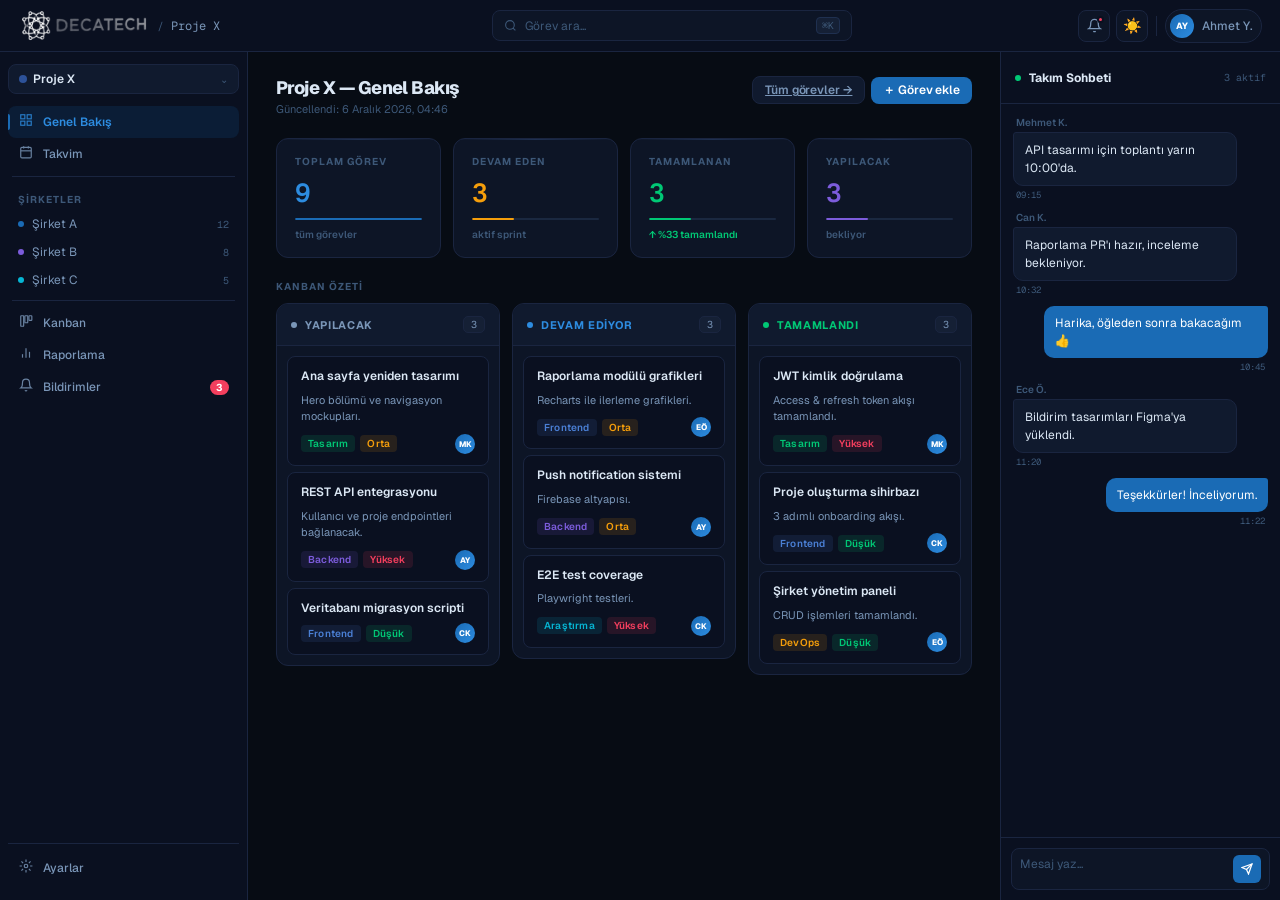
==== index.html @ a36ddd61 "DECATECH proje yönetim paneli eklendi" ====
<!DOCTYPE html>
<html lang="tr">
<head>
<meta charset="UTF-8">
<meta name="viewport" content="width=device-width, initial-scale=1.0">
<title>Genel Bakış — DECATECH</title>
<link rel="stylesheet" href="shared.css">
<link href="https://fonts.googleapis.com/css2?family=Geist:wght@300;400;500;600;700;800;900&family=Geist+Mono:wght@400;500;600&display=swap" rel="stylesheet">

</head>
<body>

<!-- TOPBAR -->
<header class="topbar">
  <div class="logo-wrap">
    <img class="logo-img" src="[data-uri]" alt="DECATECH">
    <span class="logo-sep">/</span>
    <span class="logo-proj" id="topbarProjName">Proje X</span>
  </div>
  <div class="topbar-center">
    <div class="search-field">
      <svg width="13" height="13" viewBox="0 0 24 24" fill="none" stroke="currentColor" stroke-width="2" style="color:var(--text3);flex-shrink:0"><circle cx="11" cy="11" r="8"/><path d="m21 21-4.35-4.35"/></svg>
      <input type="text" placeholder="Görev ara..." id="searchInput" oninput="typeof handleSearch!=='undefined'&&handleSearch(this.value)">
      <div class="search-kbd">⌘K</div>
    </div>
  </div>
  <div class="topbar-right">
    <div class="tb-btn" onclick="window.location='bildirimler.html'" title="Bildirimler">
      <svg width="15" height="15" viewBox="0 0 24 24" fill="none" stroke="currentColor" stroke-width="2"><path d="M18 8A6 6 0 0 0 6 8c0 7-3 9-3 9h18s-3-2-3-9"/><path d="M13.73 21a2 2 0 0 1-3.46 0"/></svg>
      <div class="tb-notif-dot" id="notifDot"></div>
    </div>
    <div class="theme-toggle" id="themeToggleBtn" onclick="toggleTheme()" title="Tema değiştir">🌙</div>
    <div class="topbar-divider"></div>
    <div class="user-pill">
      <div class="user-av" id="userPillAv">AY</div>
      <div class="user-name" id="userPillName">Ahmet Y.</div>
    </div>
  </div>
</header>

<div class="layout">

<!-- SIDEBAR -->
<aside class="sidebar">
  <div class="proj-switcher-row" onclick="toggleProjDD()">
    <div class="proj-color-dot" id="projColorDot" style="background:var(--accent2)"></div>
    <div class="proj-switcher-name" id="sidebarProjName">Proje X</div>
    <div class="proj-switcher-chevron" id="projChevron">⌄</div>
  </div>
  <div class="proj-dropdown" id="projDD">
    <div id="projDDList"></div>
    <div class="pd-divider"></div>
    <div class="pd-add" onclick="openProjModal()">＋ Yeni proje</div>
  </div>

  <a class="nav-item" href="index.html" id="nav-genel">
    <span class="nav-icon"><svg width="14" height="14" viewBox="0 0 24 24" fill="none" stroke="currentColor" stroke-width="2"><rect x="3" y="3" width="7" height="7"/><rect x="14" y="3" width="7" height="7"/><rect x="14" y="14" width="7" height="7"/><rect x="3" y="14" width="7" height="7"/></svg></span>
    Genel Bakış
  </a>
  <a class="nav-item" href="takvim.html" id="nav-takvim">
    <span class="nav-icon"><svg width="14" height="14" viewBox="0 0 24 24" fill="none" stroke="currentColor" stroke-width="2"><rect x="3" y="4" width="18" height="18" rx="2"/><line x1="16" y1="2" x2="16" y2="6"/><line x1="8" y1="2" x2="8" y2="6"/><line x1="3" y1="10" x2="21" y2="10"/></svg></span>
    Takvim
  </a>
  <div class="sidebar-divider"></div>
  <div class="nav-section">Şirketler</div>
  <div class="company-item"><div class="company-dot" style="background:var(--accent2)"></div><div class="company-label">Şirket A</div><div class="company-count">12</div></div>
  <div class="company-item"><div class="company-dot" style="background:var(--violet)"></div><div class="company-label">Şirket B</div><div class="company-count">8</div></div>
  <div class="company-item"><div class="company-dot" style="background:var(--cyan)"></div><div class="company-label">Şirket C</div><div class="company-count">5</div></div>
  <div class="sidebar-divider"></div>
  <a class="nav-item" href="kanban.html" id="nav-kanban">
    <span class="nav-icon"><svg width="14" height="14" viewBox="0 0 24 24" fill="none" stroke="currentColor" stroke-width="2"><rect x="3" y="3" width="5" height="18" rx="1"/><rect x="10" y="3" width="5" height="12" rx="1"/><rect x="17" y="3" width="5" height="8" rx="1"/></svg></span>
    Kanban
  </a>
  <a class="nav-item" href="raporlama.html" id="nav-raporlama">
    <span class="nav-icon"><svg width="14" height="14" viewBox="0 0 24 24" fill="none" stroke="currentColor" stroke-width="2"><line x1="18" y1="20" x2="18" y2="10"/><line x1="12" y1="20" x2="12" y2="4"/><line x1="6" y1="20" x2="6" y2="14"/></svg></span>
    Raporlama
  </a>
  <a class="nav-item" href="bildirimler.html" id="nav-bildirimler">
    <span class="nav-icon"><svg width="14" height="14" viewBox="0 0 24 24" fill="none" stroke="currentColor" stroke-width="2"><path d="M18 8A6 6 0 0 0 6 8c0 7-3 9-3 9h18s-3-2-3-9"/><path d="M13.73 21a2 2 0 0 1-3.46 0"/></svg></span>
    Bildirimler
    <span class="nav-badge" id="navBadge">0</span>
  </a>
  <div class="sidebar-footer">
    <a class="nav-item" href="ayarlar.html" id="nav-ayarlar">
      <span class="nav-icon"><svg width="14" height="14" viewBox="0 0 24 24" fill="none" stroke="currentColor" stroke-width="2"><circle cx="12" cy="12" r="3"/><path d="M12 1v4M12 19v4M4.22 4.22l2.83 2.83M16.95 16.95l2.83 2.83M1 12h4M19 12h4M4.22 19.78l2.83-2.83M16.95 7.05l2.83-2.83"/></svg></span>
      Ayarlar
    </a>
  </div>
</aside>

<!-- MAIN -->
<main class="main">
  <div class="page">

    <div class="pg-header">
      <div>
        <div class="pg-title" id="pgTitle">Genel Bakış</div>
        <div class="pg-sub" id="pgSub"></div>
      </div>
      <div class="pg-actions">
        <a href="kanban.html" class="btn btn-ghost btn-sm">Tüm görevler →</a>
        <button class="btn btn-primary btn-sm" onclick="openTaskModal('todo')">＋ Görev ekle</button>
      </div>
    </div>
    <div class="stats-row" id="statsRow"></div>
    <div style="font-size:10px;font-weight:700;letter-spacing:.1em;text-transform:uppercase;color:var(--text3);margin-bottom:10px;">Kanban Özeti</div>
    <div class="kanban" id="overviewBoard"></div>

  </div>
</main>

<!-- CHAT -->
<aside class="chat">
  <div class="chat-header">
    <div class="chat-status-dot"></div>
    <div class="chat-header-title">Takım Sohbeti</div>
    <div class="chat-members">3 aktif</div>
  </div>
  <div class="chat-msgs" id="chatMsgs"></div>
  <div class="chat-input-area">
    <div class="chat-input-box">
      <textarea class="chat-input" id="chatInput" placeholder="Mesaj yaz..." rows="1"
        onkeydown="if(event.key==='Enter'&&!event.shiftKey){event.preventDefault();sendMsg()}"></textarea>
      <button class="chat-send" onclick="sendMsg()">
        <svg width="12" height="12" viewBox="0 0 24 24" fill="none" stroke="currentColor" stroke-width="2.5"><line x1="22" y1="2" x2="11" y2="13"/><polygon points="22 2 15 22 11 13 2 9 22 2"/></svg>
      </button>
    </div>
  </div>
</aside>
</div>

<!-- NEW PROJECT MODAL -->
<div class="modal-backdrop" id="projModalBg">
  <div class="modal">
    <div class="modal-header"><div class="modal-title">Yeni Proje</div><div class="modal-close" onclick="closeProjModal()">✕</div></div>
    <div class="field-row"><label class="field-label">Ad *</label><input class="field-input" type="text" id="pName" placeholder="Proje adı..."></div>
    <div class="field-row"><label class="field-label">Renk</label>
      <select class="field-select" id="pColor">
        <option value="#2d5299">Lacivert</option><option value="#8b5cf6">Mor</option>
        <option value="#00c875">Yeşil</option><option value="#f59e0b">Amber</option>
        <option value="#f43f5e">Kırmızı</option><option value="#06b6d4">Cyan</option>
      </select>
    </div>
    <div class="modal-footer">
      <button class="btn btn-ghost btn-sm" onclick="closeProjModal()">İptal</button>
      <button class="btn btn-primary btn-sm" onclick="createProj()">Oluştur</button>
    </div>
  </div>
</div>

<!-- TASK MODAL -->
<div class="modal-backdrop" id="taskModalBg">
  <div class="modal">
    <div class="modal-header"><div class="modal-title" id="taskModalTitle">Yeni Görev</div><div class="modal-close" onclick="closeTaskModal()">✕</div></div>
    <div class="field-row"><label class="field-label">Başlık *</label><input class="field-input" type="text" id="mTitle" placeholder="Görev başlığı..."></div>
    <div class="field-row"><label class="field-label">Açıklama</label><textarea class="field-textarea" id="mDesc"></textarea></div>
    <div class="field-grid2">
      <div class="field-row"><label class="field-label">Kategori</label>
        <select class="field-select" id="mTag">
          <option value="pill-blue">Frontend</option><option value="pill-violet">Backend</option>
          <option value="pill-green">Tasarım</option><option value="pill-amber">DevOps</option>
          <option value="pill-red">Kritik</option><option value="pill-cyan">Araştırma</option>
        </select>
      </div>
      <div class="field-row"><label class="field-label">Öncelik</label>
        <select class="field-select" id="mPriority">
          <option value="pill-green">Düşük</option><option value="pill-amber">Orta</option><option value="pill-red">Yüksek</option>
        </select>
      </div>
    </div>
    <div class="field-grid2">
      <div class="field-row"><label class="field-label">Sorumlu</label><input class="field-input" type="text" id="mAssignee" placeholder="ör: AY"></div>
      <div class="field-row"><label class="field-label">Sütun</label>
        <select class="field-select" id="mCol">
          <option value="todo">Yapılacak</option><option value="doing">Devam Ediyor</option><option value="done">Tamamlandı</option>
        </select>
      </div>
    </div>
    <div class="modal-footer">
      <button class="btn btn-ghost btn-sm" onclick="closeTaskModal()">İptal</button>
      <button class="btn btn-primary btn-sm" onclick="saveTask()">Kaydet</button>
    </div>
  </div>
</div>

<div class="toast-stack" id="toastStack"></div>
<script src="shared.js"></script>
<script>
// ── Highlight active nav ──
document.getElementById('nav-genel')?.classList.add('active');

// ── Shared project modal ──
function openProjModal(){document.getElementById('projDD').classList.remove('show');document.getElementById('pName').value='';document.getElementById('projModalBg').classList.add('open')}
function closeProjModal(){document.getElementById('projModalBg').classList.remove('open')}
function createProj(){
  const name=document.getElementById('pName').value.trim();
  if(!name){toast('Proje adı gerekli!','error');return}
  const color=document.getElementById('pColor').value;
  const projs=ST.projects;projs.push({id:'p'+Date.now(),name,color});
  ST.setProjects(projs);ST.setActiveProj(projs[projs.length-1].id);
  renderProjDD();closeProjModal();toast(name+' oluşturuldu','success');
}

// ── Close modals on backdrop click ──
['projModalBg','taskModalBg'].forEach(id=>{
  document.getElementById(id)?.addEventListener('click',e=>{if(e.target===e.currentTarget)document.getElementById(id).classList.remove('open')});
});


let _editingTask = null;

function openTaskModal(col) {
  _editingTask = null;
  document.getElementById('taskModalTitle').textContent = 'Yeni Görev';
  document.getElementById('mTitle').value = '';
  document.getElementById('mDesc').value = '';
  document.getElementById('mTag').value = 'pill-blue';
  document.getElementById('mPriority').value = 'pill-green';
  document.getElementById('mAssignee').value = '';
  document.getElementById('mCol').value = col || 'todo';
  document.getElementById('taskModalBg').classList.add('open');
  setTimeout(() => document.getElementById('mTitle').focus(), 100);
}
function openEditTask(id) {
  const t = ST.tasks.find(x => x.id === id); if (!t) return;
  _editingTask = id;
  document.getElementById('taskModalTitle').textContent = 'Görevi Düzenle';
  document.getElementById('mTitle').value = t.title;
  document.getElementById('mDesc').value = t.desc || '';
  document.getElementById('mTag').value = t.tag;
  document.getElementById('mPriority').value = t.priority;
  document.getElementById('mAssignee').value = t.assignee || '';
  document.getElementById('mCol').value = t.col;
  document.getElementById('taskModalBg').classList.add('open');
}
function closeTaskModal() { document.getElementById('taskModalBg').classList.remove('open'); _editingTask = null; }
function saveTask() {
  const title = document.getElementById('mTitle').value.trim();
  if (!title) { toast('Başlık zorunlu!', 'error'); return; }
  const tasks = ST.tasks;
  if (_editingTask) {
    const t = tasks.find(x => x.id === _editingTask);
    Object.assign(t, {title, desc: document.getElementById('mDesc').value.trim(), tag: document.getElementById('mTag').value, priority: document.getElementById('mPriority').value, assignee: document.getElementById('mAssignee').value.trim().toUpperCase().slice(0,3), col: document.getElementById('mCol').value});
    toast('Görev güncellendi', 'success');
  } else {
    tasks.push({id:'t'+Date.now(),title,desc:document.getElementById('mDesc').value.trim(),col:document.getElementById('mCol').value,tag:document.getElementById('mTag').value,priority:document.getElementById('mPriority').value,assignee:document.getElementById('mAssignee').value.trim().toUpperCase().slice(0,3),created:Date.now()});
    addNotif('📋','Görev eklendi',`"${title}" oluşturuldu.`);
    toast('Görev eklendi', 'success');
  }
  ST.setTasks(tasks); closeTaskModal(); renderOverview();
}
function delTask(id) {
  const tasks = ST.tasks; const t = tasks.find(x => x.id === id); if (!t) return;
  if (!confirm(`"${t.title}" silinsin mi?`)) return;
  ST.setTasks(tasks.filter(x => x.id !== id)); toast('Silindi', 'info'); renderOverview();
}

function colHTML(colId, title, color, tasks, addBtn) {
  const ct = tasks.filter(t => t.col === colId);
  return `<div class="k-col" id="col-${colId}" ondragover="dover(event,'${colId}')" ondrop="ddrop(event,'${colId}')" ondragleave="dleave('${colId}')">
    <div class="k-col-header">
      <div class="k-col-indicator" style="background:${color}"></div>
      <div class="k-col-title" style="color:${color}">${title}</div>
      <div class="k-col-count">${ct.length}</div>
    </div>
    <div class="k-body" id="kb-${colId}">${ct.length ? ct.map(taskCardHTML).join('') : '<div class="empty"><div class="empty-icon">📭</div><div class="empty-text">Görev yok</div></div>'}</div>
    ${addBtn ? `<div class="k-footer"><button class="k-add" onclick="openTaskModal('${colId}')">＋ Görev ekle</button></div>` : ''}
  </div>`;
}

function renderOverview() {
  const proj = getProj();
  document.getElementById('pgTitle').textContent = proj.name + ' — Genel Bakış';
  const now = new Date();
  document.getElementById('pgSub').textContent = 'Güncellendi: ' + now.toLocaleDateString('tr-TR',{day:'numeric',month:'long',year:'numeric'}) + ', ' + now.toLocaleTimeString('tr-TR',{hour:'2-digit',minute:'2-digit'});
  const tasks = ST.tasks;
  const todo = tasks.filter(t=>t.col==='todo').length;
  const doing = tasks.filter(t=>t.col==='doing').length;
  const done  = tasks.filter(t=>t.col==='done').length;
  const total = tasks.length || 1;
  const pct = Math.round(done/total*100);
  document.getElementById('statsRow').innerHTML = `
    <div class="stat-card"><div class="stat-lbl">Toplam Görev</div><div class="stat-val" style="color:var(--accent-light)">${total}</div><div class="stat-bar"><div class="stat-bar-fill" style="width:100%;background:var(--accent2)"></div></div><div class="stat-foot"><div class="stat-change neutral">tüm görevler</div></div></div>
    <div class="stat-card"><div class="stat-lbl">Devam Eden</div><div class="stat-val" style="color:var(--amber)">${doing}</div><div class="stat-bar"><div class="stat-bar-fill" style="width:${doing/total*100}%;background:var(--amber)"></div></div><div class="stat-foot"><div class="stat-change neutral">aktif sprint</div></div></div>
    <div class="stat-card"><div class="stat-lbl">Tamamlanan</div><div class="stat-val" style="color:var(--green)">${done}</div><div class="stat-bar"><div class="stat-bar-fill" style="width:${pct}%;background:var(--green)"></div></div><div class="stat-foot"><div class="stat-change up">↑ %${pct} tamamlandı</div></div></div>
    <div class="stat-card"><div class="stat-lbl">Yapılacak</div><div class="stat-val" style="color:var(--violet)">${todo}</div><div class="stat-bar"><div class="stat-bar-fill" style="width:${todo/total*100}%;background:var(--violet)"></div></div><div class="stat-foot"><div class="stat-change neutral">bekliyor</div></div></div>`;
  document.getElementById('overviewBoard').innerHTML =
    colHTML('todo','Yapılacak','var(--text2)',tasks,false) +
    colHTML('doing','Devam Ediyor','var(--accent-light)',tasks,false) +
    colHTML('done','Tamamlandı','var(--green)',tasks,false);
}

renderOverview();


// ── Init ──
applyTheme(getTheme());
renderProjDD();
renderChat();
updateBadge();
renderUserPill();
</script>
</body>
</html>
---- shared.css ----
*,*::before,*::after{box-sizing:border-box;margin:0;padding:0}
/* ════ DESIGN TOKENS ════ */
:root{
  /* Brand — #0f4578 based palette */
  --brand:#0f4578;
  --brand-light:#1a6bb5;
  --brand-lighter:#2d8ce0;
  --brand-dim:rgba(15,69,120,0.15);
  --brand-glow:rgba(15,69,120,0.25);

  /* Status colors (same both themes) */
  --green:#00c875;--green-dim:rgba(0,200,117,0.12);
  --amber:#f59e0b;--amber-dim:rgba(245,158,11,0.12);
  --red:#f43f5e;--red-dim:rgba(244,63,94,0.12);
  --violet:#7c5cdb;--violet-dim:rgba(124,92,219,0.12);
  --cyan:#06b6d4;--cyan-dim:rgba(6,182,212,0.12);

  /* Typography & layout */
  --mono:'Geist Mono',monospace;--sans:'Geist',sans-serif;
  --r:8px;--r2:12px;--sidebar:248px;--topbar:52px;--chat:280px;
  --ease:cubic-bezier(0.16,1,0.3,1);
}

/* ════ DARK THEME (default) ════ */
:root,[data-theme="dark"]{
  --bg:#070c14;--bg2:#0a1020;--s1:#0d1526;--s2:#101a2e;--s3:#152035;--s4:#1a2840;
  --border:#1a2540;--border2:#1f3050;--border3:#254060;
  --accent:var(--brand);--accent2:var(--brand-light);
  --accent-glow:var(--brand-glow);--accent-light:var(--brand-lighter);
  --text:#dce8f5;--text2:#7a96b8;--text3:#3d5878;--text4:#243550;
  --logo-filter: brightness(0) invert(1);
}

/* ════ LIGHT THEME ════ */
[data-theme="light"]{
  --bg:#f0f4fa;--bg2:#ffffff;--s1:#e8eef8;--s2:#dde5f5;--s3:#cfd9ee;--s4:#c0cfe6;
  --border:#c8d6eb;--border2:#b0c4e0;--border3:#96afd4;
  --accent:var(--brand);--accent2:var(--brand-light);
  --accent-glow:var(--brand-dim);--accent-light:var(--brand);
  --text:#0a1525;--text2:#2a4a6e;--text3:#5a7898;--text4:#8aaac8;
  --logo-filter: brightness(0) saturate(100%) invert(17%) sepia(72%) saturate(800%) hue-rotate(185deg) brightness(80%);
}

/* Smooth theme transition */
*{transition:background-color .2s var(--ease),border-color .2s var(--ease),color .15s var(--ease) !important}
.k-card,.stat-card,.modal,.toast{transition:background-color .2s var(--ease),border-color .2s var(--ease),color .15s var(--ease),transform .15s var(--ease),box-shadow .15s var(--ease) !important}
html{font-size:13px}
body{font-family:var(--sans);background:var(--bg);color:var(--text);height:100vh;overflow:hidden;display:flex;flex-direction:column;-webkit-font-smoothing:antialiased}
::-webkit-scrollbar{width:3px;height:3px}
::-webkit-scrollbar-track{background:transparent}
::-webkit-scrollbar-thumb{background:var(--border2);border-radius:3px}

/* TOPBAR */
.topbar{height:var(--topbar);background:var(--bg2);border-bottom:1px solid var(--border);display:flex;align-items:center;justify-content:space-between;padding:0 18px;flex-shrink:0;z-index:200;gap:12px}
.logo-wrap{display:flex;align-items:center;gap:0;min-width:var(--sidebar);padding-right:12px}
.logo-img{
  height:38px;
  object-fit:contain;
  filter:var(--logo-filter);
  mix-blend-mode:normal;
}
.logo-sep{color:var(--text3);margin:0 8px;font-size:11px}
.logo-proj{font-family:var(--mono);font-size:12px;color:var(--text2);font-weight:400}
.topbar-center{flex:1;max-width:360px;margin:0 auto}
.search-field{display:flex;align-items:center;gap:8px;background:var(--s1);border:1px solid var(--border);border-radius:var(--r);padding:6px 11px;transition:border-color .15s,background .15s;cursor:text}
.search-field:focus-within{border-color:var(--border2);background:var(--s2)}
.search-field input{background:none;border:none;outline:none;color:var(--text);font-family:var(--sans);font-size:12px;width:100%}
.search-field input::placeholder{color:var(--text3)}
.search-kbd{font-family:var(--mono);font-size:10px;color:var(--text3);background:var(--s3);border:1px solid var(--border2);border-radius:4px;padding:1px 5px;flex-shrink:0}
.topbar-right{display:flex;align-items:center;gap:6px}
.tb-btn{width:32px;height:32px;border-radius:var(--r);border:1px solid var(--border);background:var(--s1);display:flex;align-items:center;justify-content:center;cursor:pointer;font-size:14px;color:var(--text2);transition:all .15s;position:relative;flex-shrink:0}
.tb-btn:hover{border-color:var(--border2);background:var(--s2);color:var(--text)}
.tb-notif-dot{position:absolute;top:5px;right:5px;width:7px;height:7px;background:var(--red);border-radius:50%;border:2px solid var(--bg2);display:none}
.topbar-divider{width:1px;height:20px;background:var(--border);margin:0 2px}
.user-pill{display:flex;align-items:center;gap:8px;padding:4px 8px 4px 4px;border-radius:20px;border:1px solid var(--border);background:var(--s1);cursor:pointer;transition:all .15s}
.user-pill:hover{border-color:var(--border2);background:var(--s2)}
.user-av{width:24px;height:24px;border-radius:50%;background:linear-gradient(135deg,var(--accent2),var(--accent-light));display:flex;align-items:center;justify-content:center;font-size:9px;font-weight:800;color:#fff;flex-shrink:0}
.user-name{font-size:12px;font-weight:500;color:var(--text2)}

/* LAYOUT */
.layout{display:flex;flex:1;overflow:hidden}

/* SIDEBAR */
.sidebar{width:var(--sidebar);background:var(--bg2);border-right:1px solid var(--border);display:flex;flex-direction:column;flex-shrink:0;overflow-y:auto;padding:12px 8px 16px}
.proj-switcher-row{display:flex;align-items:center;gap:6px;padding:6px 10px;border-radius:var(--r);background:var(--s2);border:1px solid var(--border);margin-bottom:12px;cursor:pointer;transition:all .15s}
.proj-switcher-row:hover{border-color:var(--border2)}
.proj-color-dot{width:8px;height:8px;border-radius:50%;flex-shrink:0}
.proj-switcher-name{font-size:12px;font-weight:600;color:var(--text);flex:1}
.proj-switcher-chevron{font-size:10px;color:var(--text3);transition:transform .15s}
.proj-switcher-chevron.open{transform:rotate(180deg)}
.proj-dropdown{background:var(--s2);border:1px solid var(--border);border-radius:var(--r2);margin-bottom:12px;overflow:hidden;display:none}
.proj-dropdown.show{display:block}
.pd-item{display:flex;align-items:center;gap:8px;padding:8px 12px;cursor:pointer;font-size:12px;transition:background .1s}
.pd-item:hover{background:var(--s3)}
.pd-item.active{color:var(--accent-light);font-weight:600}
.pd-dot{width:7px;height:7px;border-radius:50%;flex-shrink:0}
.pd-divider{height:1px;background:var(--border);margin:2px 0}
.pd-add{display:flex;align-items:center;gap:7px;padding:8px 12px;cursor:pointer;font-size:12px;color:var(--text3);transition:all .1s}
.pd-add:hover{color:var(--accent-light);background:var(--accent-glow)}
.nav-section{font-size:10px;font-weight:700;letter-spacing:.1em;text-transform:uppercase;color:var(--text3);padding:10px 10px 4px}
.nav-item{display:flex;align-items:center;gap:9px;padding:7px 10px;border-radius:var(--r);color:var(--text2);cursor:pointer;transition:all .12s;position:relative;font-size:12px;font-weight:500;text-decoration:none}
.nav-item:hover{background:var(--s2);color:var(--text)}
.nav-item.active{background:var(--accent-glow);color:var(--accent-light);font-weight:600}
.nav-item.active::before{content:'';position:absolute;left:0;top:8px;bottom:8px;width:2px;border-radius:0 2px 2px 0;background:var(--accent2)}
.nav-icon{font-size:13px;width:16px;text-align:center;flex-shrink:0;opacity:.85}
.nav-badge{margin-left:auto;background:var(--red);color:#fff;border-radius:10px;padding:1px 6px;font-size:10px;font-weight:700;display:none}
.nav-count{margin-left:auto;color:var(--text3);font-family:var(--mono);font-size:10px}
.sidebar-divider{height:1px;background:var(--border);margin:6px 4px}
.company-item{display:flex;align-items:center;gap:8px;padding:6px 10px;border-radius:var(--r);font-size:12px;color:var(--text2);cursor:pointer;transition:all .12s}
.company-item:hover{background:var(--s2);color:var(--text)}
.company-dot{width:6px;height:6px;border-radius:50%;flex-shrink:0}
.company-label{flex:1}
.company-count{font-family:var(--mono);font-size:10px;color:var(--text3)}
.sidebar-footer{margin-top:auto;padding-top:8px;border-top:1px solid var(--border)}

/* MAIN */
.main{flex:1;overflow-y:auto;background:var(--bg)}
.page{padding:24px 28px;animation:pgIn .25s var(--ease)}
@keyframes pgIn{from{opacity:0;transform:translateY(8px)}to{opacity:1;transform:translateY(0)}}
.pg-header{display:flex;align-items:flex-start;justify-content:space-between;margin-bottom:22px}
.pg-title{font-size:18px;font-weight:800;letter-spacing:-.03em;color:var(--text)}
.pg-sub{font-size:11px;color:var(--text3);margin-top:3px}
.pg-actions{display:flex;align-items:center;gap:6px}

/* BUTTONS */
.btn{display:inline-flex;align-items:center;gap:6px;padding:7px 14px;border-radius:var(--r);font-family:var(--sans);font-size:12px;font-weight:600;cursor:pointer;border:none;transition:all .15s;letter-spacing:-.01em}
.btn-primary{background:var(--accent2);color:#fff}
.btn-primary:hover{background:var(--accent-light)}
.btn-ghost{background:var(--s2);color:var(--text2);border:1px solid var(--border)}
.btn-ghost:hover{border-color:var(--border2);color:var(--text);background:var(--s3)}
.btn-danger{background:var(--red-dim);color:var(--red);border:1px solid transparent}
.btn-danger:hover{border-color:var(--red)}
.btn-xs{padding:4px 9px;font-size:11px;border-radius:6px}
.btn-sm{padding:5px 12px;font-size:12px}

/* STATS */
.stats-row{display:grid;grid-template-columns:repeat(4,1fr);gap:12px;margin-bottom:22px}
.stat-card{background:var(--s1);border:1px solid var(--border);border-radius:var(--r2);padding:16px 18px;transition:border-color .15s,transform .15s;position:relative;overflow:hidden}
.stat-card::before{content:'';position:absolute;top:0;left:0;right:0;height:1px;background:linear-gradient(90deg,transparent,var(--border2),transparent)}
.stat-card:hover{border-color:var(--border2);transform:translateY(-1px)}
.stat-lbl{font-size:10px;font-weight:700;letter-spacing:.1em;text-transform:uppercase;color:var(--text3);margin-bottom:12px}
.stat-val{font-family:var(--mono);font-size:26px;font-weight:600;letter-spacing:-.03em;line-height:1}
.stat-bar{height:2px;background:var(--s4);border-radius:2px;margin-top:12px;overflow:hidden}
.stat-bar-fill{height:100%;border-radius:2px;transition:width 1.2s var(--ease)}
.stat-foot{display:flex;align-items:center;justify-content:space-between;margin-top:8px}
.stat-change{font-size:10px;font-weight:600}
.stat-change.up{color:var(--green)}
.stat-change.neutral{color:var(--text3)}

/* KANBAN */
.kanban{display:grid;grid-template-columns:repeat(3,1fr);gap:12px;align-items:start}
.k-col{background:var(--s1);border:1px solid var(--border);border-radius:var(--r2);overflow:hidden;transition:border-color .15s}
.k-col.drag-over{border-color:var(--accent2);background:var(--accent-glow)}
.k-col-header{display:flex;align-items:center;gap:8px;padding:12px 14px;border-bottom:1px solid var(--border);background:var(--s2)}
.k-col-indicator{width:6px;height:6px;border-radius:50%;flex-shrink:0}
.k-col-title{font-size:11px;font-weight:700;letter-spacing:.06em;text-transform:uppercase;flex:1}
.k-col-count{font-family:var(--mono);font-size:10px;color:var(--text2);background:var(--s3);border:1px solid var(--border);border-radius:5px;padding:1px 7px}
.k-body{padding:10px;display:flex;flex-direction:column;gap:6px;min-height:120px}
.k-card{background:var(--bg2);border:1px solid var(--border);border-radius:var(--r);padding:11px 13px;cursor:grab;transition:all .15s;position:relative;animation:cardIn .2s var(--ease)}
@keyframes cardIn{from{opacity:0;transform:scale(.97)}to{opacity:1;transform:scale(1)}}
.k-card:hover{border-color:var(--border2);transform:translateY(-1px);box-shadow:0 6px 24px rgba(0,0,0,.4)}
.k-card.dragging{opacity:.3;transform:scale(.96)}
.k-card-top{display:flex;align-items:flex-start;justify-content:space-between;gap:6px;margin-bottom:7px}
.k-card-title{font-size:12px;font-weight:600;line-height:1.4;color:var(--text);flex:1}
.k-card-menu{display:none;gap:3px;flex-shrink:0}
.k-card:hover .k-card-menu{display:flex}
.k-menu-btn{width:20px;height:20px;border-radius:5px;background:var(--s3);border:1px solid var(--border);display:flex;align-items:center;justify-content:center;cursor:pointer;font-size:10px;color:var(--text2);transition:all .12s}
.k-menu-btn:hover{border-color:var(--accent-light);color:var(--accent-light)}
.k-menu-btn.del:hover{border-color:var(--red);color:var(--red);background:var(--red-dim)}
.k-card-desc{font-size:11px;color:var(--text2);line-height:1.5;margin-bottom:9px}
.k-card-footer{display:flex;align-items:center;gap:5px;flex-wrap:wrap}
.pill{display:inline-flex;align-items:center;gap:4px;padding:2px 7px;border-radius:4px;font-size:10px;font-weight:600;letter-spacing:.02em}
.pill-blue{background:rgba(74,127,212,.12);color:#4a7fd4}
.pill-green{background:var(--green-dim);color:var(--green)}
.pill-amber{background:var(--amber-dim);color:var(--amber)}
.pill-red{background:var(--red-dim);color:var(--red)}
.pill-violet{background:var(--violet-dim);color:var(--violet)}
.pill-cyan{background:var(--cyan-dim);color:var(--cyan)}
.k-assignee{margin-left:auto;width:20px;height:20px;border-radius:50%;background:linear-gradient(135deg,var(--accent2),var(--accent-light));display:flex;align-items:center;justify-content:center;font-size:8px;font-weight:800;color:#fff;flex-shrink:0}
.k-footer{padding:8px 10px;border-top:1px solid var(--border)}
.k-add{width:100%;background:none;border:1px dashed var(--border);border-radius:var(--r);padding:7px;color:var(--text3);font-family:var(--sans);font-size:11px;font-weight:500;cursor:pointer;transition:all .15s;display:flex;align-items:center;justify-content:center;gap:5px}
.k-add:hover{border-color:var(--accent-light);color:var(--accent-light);background:var(--accent-glow)}

/* CALENDAR */
.cal-card{background:var(--s1);border:1px solid var(--border);border-radius:var(--r2);overflow:hidden}
.cal-top{display:flex;align-items:center;justify-content:space-between;padding:14px 18px;border-bottom:1px solid var(--border);background:var(--s2)}
.cal-month{font-size:14px;font-weight:700;letter-spacing:-.02em}
.cal-nav-row{display:flex;gap:4px}
.cal-nav{width:28px;height:28px;border-radius:var(--r);background:var(--s3);border:1px solid var(--border);color:var(--text2);cursor:pointer;font-size:12px;display:flex;align-items:center;justify-content:center;transition:all .12s}
.cal-nav:hover{border-color:var(--border2);color:var(--text)}
.cal-nav-today{padding:0 10px;width:auto}
.cal-body{padding:12px}
.cal-days-head{display:grid;grid-template-columns:repeat(7,1fr);margin-bottom:6px}
.cal-dname{text-align:center;font-size:10px;font-weight:700;letter-spacing:.08em;text-transform:uppercase;color:var(--text3);padding:4px 0}
.cal-grid{display:grid;grid-template-columns:repeat(7,1fr);gap:2px}
.cal-day{aspect-ratio:1;display:flex;align-items:center;justify-content:center;border-radius:var(--r);font-size:12px;font-weight:500;cursor:pointer;transition:all .12s;position:relative}
.cal-day:hover{background:var(--s3)}
.cal-day.today{background:var(--accent2);color:#fff;font-weight:700}
.cal-day.has-event::after{content:'';position:absolute;bottom:3px;left:50%;transform:translateX(-50%);width:3px;height:3px;border-radius:50%;background:var(--accent-light)}
.cal-day.today.has-event::after{background:#fff}
.cal-day.dim{color:var(--text4)}
.cal-tasks{margin-top:16px}
.cal-task-header{font-size:11px;font-weight:700;color:var(--text2);margin-bottom:8px;letter-spacing:.04em;text-transform:uppercase}

/* REPORTS */
.reports-grid{display:grid;grid-template-columns:1fr 1fr;gap:14px}
.rpt-card{background:var(--s1);border:1px solid var(--border);border-radius:var(--r2);padding:18px 20px}
.rpt-title{font-size:11px;font-weight:700;letter-spacing:.08em;text-transform:uppercase;color:var(--text3);margin-bottom:16px}
.bar-row{display:flex;align-items:center;gap:10px;margin-bottom:10px}
.bar-label{font-size:11px;color:var(--text2);width:82px;flex-shrink:0}
.bar-track{flex:1;height:6px;background:var(--s4);border-radius:3px;overflow:hidden}
.bar-fill{height:100%;border-radius:3px;transition:width 1.2s var(--ease)}
.bar-val{font-family:var(--mono);font-size:10px;color:var(--text2);width:24px;text-align:right}
.kpi-grid{display:grid;grid-template-columns:1fr 1fr;gap:12px}
.kpi-item{background:var(--s2);border:1px solid var(--border);border-radius:var(--r);padding:12px 14px}
.kpi-label{font-size:10px;font-weight:700;letter-spacing:.08em;text-transform:uppercase;color:var(--text3);margin-bottom:8px}
.kpi-val{font-family:var(--mono);font-size:22px;font-weight:600;letter-spacing:-.02em}

/* NOTIFICATIONS */
.notif-list{display:flex;flex-direction:column;gap:6px}
.notif-item{background:var(--s1);border:1px solid var(--border);border-radius:var(--r2);padding:13px 15px;display:flex;align-items:flex-start;gap:12px;cursor:pointer;transition:all .12s}
.notif-item:hover{border-color:var(--border2)}
.notif-item.unread{border-left:2px solid var(--accent2)}
.notif-icon-wrap{width:34px;height:34px;border-radius:var(--r);background:var(--s3);display:flex;align-items:center;justify-content:center;font-size:15px;flex-shrink:0}
.notif-content{flex:1}
.notif-title{font-size:12px;font-weight:700;margin-bottom:3px}
.notif-body{font-size:11px;color:var(--text2);line-height:1.4}
.notif-time{font-size:10px;color:var(--text3);margin-top:5px}
.notif-unread-dot{width:6px;height:6px;background:var(--accent-light);border-radius:50%;flex-shrink:0;margin-top:5px}

/* SETTINGS */
.settings-layout{display:grid;grid-template-columns:180px 1fr;gap:16px}
.settings-nav{background:var(--s1);border:1px solid var(--border);border-radius:var(--r2);padding:6px;height:fit-content}
.settings-nav-item{display:flex;align-items:center;gap:8px;padding:8px 10px;border-radius:var(--r);font-size:12px;cursor:pointer;color:var(--text2);transition:all .12s;font-weight:500}
.settings-nav-item:hover{background:var(--s2);color:var(--text)}
.settings-nav-item.active{background:var(--accent-glow);color:var(--accent-light);font-weight:600}
.settings-content{background:var(--s1);border:1px solid var(--border);border-radius:var(--r2);padding:20px 24px}
.settings-group-title{font-size:13px;font-weight:700;margin-bottom:16px;letter-spacing:-.01em}
.field-row{margin-bottom:14px}
.field-label{display:block;font-size:10px;font-weight:700;letter-spacing:.08em;text-transform:uppercase;color:var(--text2);margin-bottom:6px}
.field-input{width:100%;background:var(--bg);border:1px solid var(--border);border-radius:var(--r);padding:8px 11px;color:var(--text);font-family:var(--sans);font-size:12px;outline:none;transition:border-color .15s}
.field-input:focus{border-color:var(--accent2)}
.field-select{width:100%;background:var(--bg);border:1px solid var(--border);border-radius:var(--r);padding:8px 11px;color:var(--text);font-family:var(--sans);font-size:12px;outline:none;transition:border-color .15s;-webkit-appearance:none;cursor:pointer}
.field-select:focus{border-color:var(--accent2)}
.field-textarea{width:100%;background:var(--bg);border:1px solid var(--border);border-radius:var(--r);padding:8px 11px;color:var(--text);font-family:var(--sans);font-size:12px;outline:none;transition:border-color .15s;resize:vertical;min-height:80px}
.field-textarea:focus{border-color:var(--accent2)}
.toggle-row{display:flex;align-items:center;justify-content:space-between;padding:11px 0;border-bottom:1px solid var(--border)}
.toggle-row:last-child{border-bottom:none}
.toggle-info{flex:1}
.toggle-title{font-size:12px;font-weight:600}
.toggle-desc{font-size:11px;color:var(--text2);margin-top:2px}
.toggle-switch{width:38px;height:21px;border-radius:12px;background:var(--s4);border:1px solid var(--border2);cursor:pointer;position:relative;transition:all .2s;flex-shrink:0}
.toggle-switch.on{background:var(--accent2);border-color:var(--accent2)}
.toggle-switch::after{content:'';position:absolute;top:2px;left:2px;width:15px;height:15px;border-radius:50%;background:var(--text3);transition:all .2s}
.toggle-switch.on::after{left:19px;background:#fff}

/* CHAT */
.chat{width:var(--chat);background:var(--bg2);border-left:1px solid var(--border);display:flex;flex-direction:column;flex-shrink:0}
.chat-header{height:var(--topbar);border-bottom:1px solid var(--border);padding:0 14px;display:flex;align-items:center;gap:8px;flex-shrink:0}
.chat-status-dot{width:6px;height:6px;background:var(--green);border-radius:50%;animation:pulse2 2.5s infinite}
@keyframes pulse2{0%,100%{opacity:1}50%{opacity:.5}}
.chat-header-title{font-size:12px;font-weight:700;flex:1;color:var(--text)}
.chat-members{font-size:10px;color:var(--text3);font-family:var(--mono)}
.chat-msgs{flex:1;overflow-y:auto;padding:12px}
.msg-group{margin-bottom:10px}
.msg-group.mine{align-items:flex-end;display:flex;flex-direction:column}
.msg-sender-name{font-size:10px;color:var(--text3);font-weight:600;margin-bottom:3px;padding:0 3px}
.msg-bubble{max-width:88%;padding:8px 11px;font-size:12px;line-height:1.5;border-radius:10px;word-wrap:break-word}
.msg-bubble.them{background:var(--s2);color:var(--text);border:1px solid var(--border);border-radius:3px 10px 10px 10px}
.msg-bubble.mine{background:var(--accent2);color:#fff;border-radius:10px 3px 10px 10px}
.msg-time{font-size:9px;color:var(--text3);padding:0 3px;margin-top:3px;font-family:var(--mono)}
.chat-input-area{padding:10px;border-top:1px solid var(--border);flex-shrink:0}
.chat-input-box{display:flex;gap:6px;background:var(--s1);border:1px solid var(--border);border-radius:var(--r);padding:6px 8px;transition:border-color .15s}
.chat-input-box:focus-within{border-color:var(--border2)}
.chat-input{flex:1;background:none;border:none;outline:none;color:var(--text);font-family:var(--sans);font-size:12px;resize:none;max-height:80px;line-height:1.5}
.chat-input::placeholder{color:var(--text3)}
.chat-send{width:28px;height:28px;border-radius:6px;background:var(--accent2);border:none;color:#fff;font-size:12px;cursor:pointer;display:flex;align-items:center;justify-content:center;transition:opacity .15s;flex-shrink:0;align-self:flex-end}
.chat-send:hover{opacity:.8}

/* MODAL */
.modal-backdrop{position:fixed;inset:0;background:rgba(0,0,0,.75);backdrop-filter:blur(6px);z-index:1000;display:none;align-items:center;justify-content:center}
.modal-backdrop.open{display:flex}
.modal{background:var(--s1);border:1px solid var(--border2);border-radius:16px;padding:22px 24px;width:430px;box-shadow:0 32px 80px rgba(0,0,0,.6);animation:modalIn .2s var(--ease)}
@keyframes modalIn{from{opacity:0;transform:scale(.96)translateY(8px)}to{opacity:1;transform:scale(1)translateY(0)}}
.modal-header{display:flex;align-items:center;justify-content:space-between;margin-bottom:18px}
.modal-title{font-size:15px;font-weight:800;letter-spacing:-.02em}
.modal-close{width:28px;height:28px;border-radius:var(--r);background:var(--s3);border:1px solid var(--border);display:flex;align-items:center;justify-content:center;cursor:pointer;font-size:14px;color:var(--text2);transition:all .12s}
.modal-close:hover{border-color:var(--red);color:var(--red);background:var(--red-dim)}
.modal-footer{display:flex;gap:6px;justify-content:flex-end;margin-top:18px;padding-top:16px;border-top:1px solid var(--border)}
.field-grid2{display:grid;grid-template-columns:1fr 1fr;gap:10px}

/* TOAST */
.toast-stack{position:fixed;bottom:18px;right:18px;z-index:3000;display:flex;flex-direction:column;gap:6px;pointer-events:none}
.toast{background:var(--s2);border:1px solid var(--border2);border-radius:var(--r2);padding:11px 15px;display:flex;align-items:center;gap:9px;font-size:12px;min-width:210px;box-shadow:0 12px 40px rgba(0,0,0,.5);animation:toastIn .25s var(--ease);pointer-events:auto;border-left-width:2px}
@keyframes toastIn{from{opacity:0;transform:translateX(16px)}to{opacity:1;transform:translateX(0)}}
.toast.success{border-left-color:var(--green)}
.toast.error{border-left-color:var(--red)}
.toast.info{border-left-color:var(--accent-light)}
.empty{text-align:center;padding:40px 16px;color:var(--text3)}
.empty-icon{font-size:28px;margin-bottom:10px;opacity:.5}
.empty-text{font-size:12px}

/* ════ LIGHT THEME OVERRIDES ════ */
[data-theme="light"] .msg-bubble.them{background:var(--s2);border-color:var(--border)}
[data-theme="light"] .k-card{background:var(--bg2)}
[data-theme="light"] .modal{background:var(--bg2)}
[data-theme="light"] .proj-dropdown{background:var(--bg2)}
[data-theme="light"] .chat{background:var(--bg2)}
[data-theme="light"] .sidebar{background:var(--s1)}
[data-theme="light"] .topbar{background:var(--bg2)}
[data-theme="light"] ::-webkit-scrollbar-thumb{background:var(--border2)}
[data-theme="light"] .pill-blue{background:rgba(15,69,120,.1);color:var(--brand)}
[data-theme="light"] .pd-item:hover{background:var(--s3)}
[data-theme="light"] .nav-item.active{background:var(--brand-dim);color:var(--brand)}

/* Theme toggle button */
.theme-toggle{
  width:32px;height:32px;border-radius:var(--r);
  border:1px solid var(--border);background:var(--s1);
  display:flex;align-items:center;justify-content:center;
  cursor:pointer;font-size:15px;color:var(--text2);
  transition:all .15s !important;flex-shrink:0;
}
.theme-toggle:hover{border-color:var(--border2);background:var(--s2);color:var(--text)}
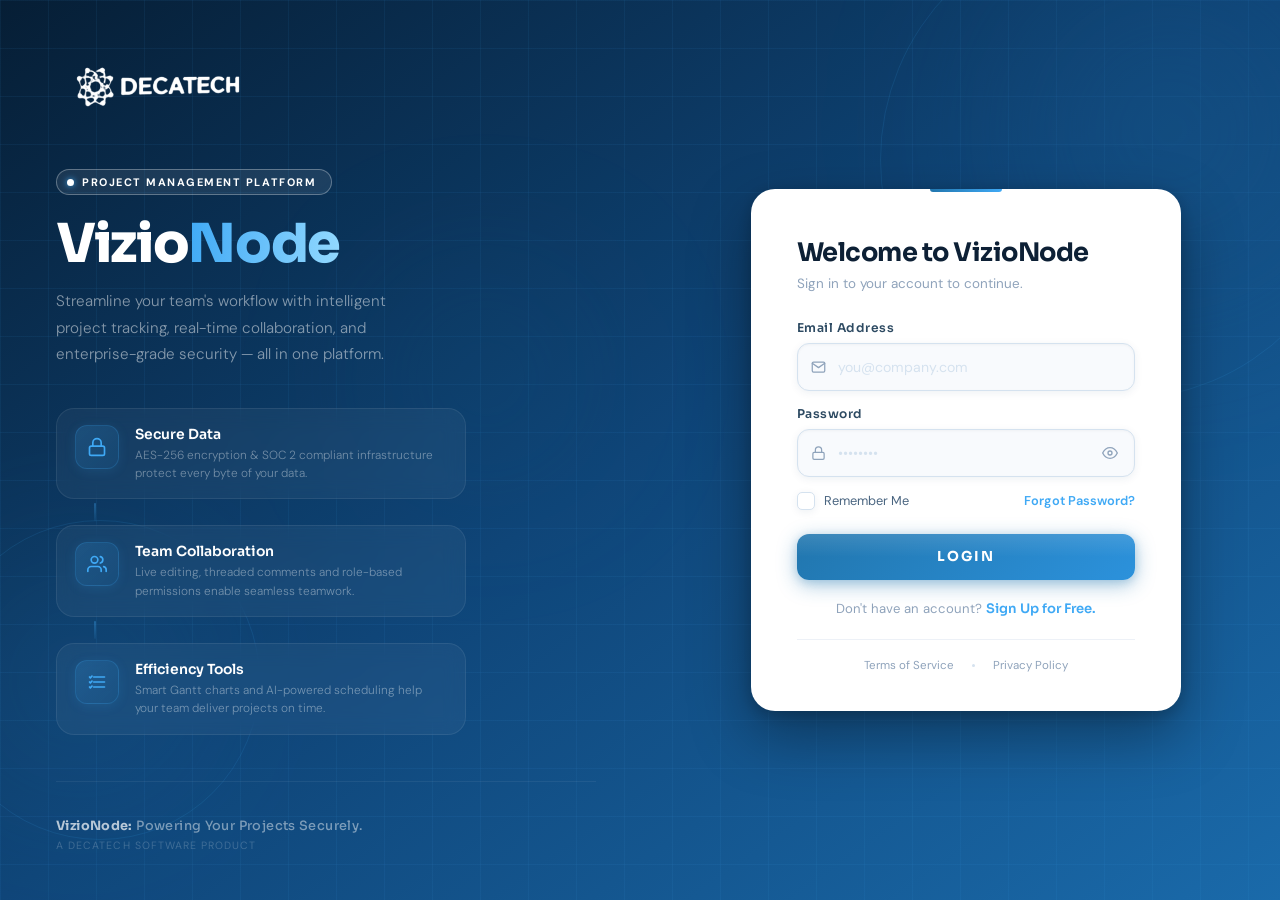
==== commit c36f119e: "decatech_login eklendi" ====
--- a/index.html
+++ b/index.html
@@ -1,304 +1,136 @@
 <!DOCTYPE html>
-<html lang="tr">
+<html lang="en">
 <head>
 <meta charset="UTF-8">
 <meta name="viewport" content="width=device-width, initial-scale=1.0">
-<title>Genel Bakış — DECATECH</title>
-<link rel="stylesheet" href="shared.css">
-<link href="https://fonts.googleapis.com/css2?family=Geist:wght@300;400;500;600;700;800;900&family=Geist+Mono:wght@400;500;600&display=swap" rel="stylesheet">
-
+<title>VizioNode — Login</title>
+<link rel="preconnect" href="https://fonts.googleapis.com">
+<link rel="preconnect" href="https://fonts.gstatic.com" crossorigin>
+<link href="https://fonts.googleapis.com/css2?family=Sora:wght@300;400;500;600;700;800&family=DM+Sans:ital,opsz,wght@0,9..40,300;0,9..40,400;0,9..40,500;1,9..40,300&display=swap" rel="stylesheet">
+<link rel="stylesheet" href="style.css">
 </head>
 <body>
+<div class="split">
+  <div class="blob b1"></div>
+  <div class="blob b2"></div>
+  <div class="blob b3"></div>
+  <div class="ring ring-1"></div>
+  <div class="ring ring-2"></div>
 
-<!-- TOPBAR -->
-<header class="topbar">
-  <div class="logo-wrap">
-    <img class="logo-img" src="[data-uri]" alt="DECATECH">
-    <span class="logo-sep">/</span>
-    <span class="logo-proj" id="topbarProjName">Proje X</span>
-  </div>
-  <div class="topbar-center">
-    <div class="search-field">
-      <svg width="13" height="13" viewBox="0 0 24 24" fill="none" stroke="currentColor" stroke-width="2" style="color:var(--text3);flex-shrink:0"><circle cx="11" cy="11" r="8"/><path d="m21 21-4.35-4.35"/></svg>
-      <input type="text" placeholder="Görev ara..." id="searchInput" oninput="typeof handleSearch!=='undefined'&&handleSearch(this.value)">
-      <div class="search-kbd">⌘K</div>
+<!-- ══════════════ LEFT ══════════════ -->
+<div class="left">
+
+  <div class="logo-row">
+    <div class="logo-box">
+      <img src="sitelogo.png" alt="DECATECH Logo">
     </div>
   </div>
-  <div class="topbar-right">
-    <div class="tb-btn" onclick="window.location='bildirimler.html'" title="Bildirimler">
-      <svg width="15" height="15" viewBox="0 0 24 24" fill="none" stroke="currentColor" stroke-width="2"><path d="M18 8A6 6 0 0 0 6 8c0 7-3 9-3 9h18s-3-2-3-9"/><path d="M13.73 21a2 2 0 0 1-3.46 0"/></svg>
-      <div class="tb-notif-dot" id="notifDot"></div>
+
+  <div class="left-center">
+    <div class="badge">
+      <div class="badge-dot"></div>
+      <span class="badge-text">Project Management Platform</span>
     </div>
-    <div class="theme-toggle" id="themeToggleBtn" onclick="toggleTheme()" title="Tema değiştir">🌙</div>
-    <div class="topbar-divider"></div>
-    <div class="user-pill">
-      <div class="user-av" id="userPillAv">AY</div>
-      <div class="user-name" id="userPillName">Ahmet Y.</div>
+    <h1 class="app-title">Vizio<span class="gradient">Node</span></h1>
+    <p class="app-desc">Streamline your team's workflow with intelligent project tracking, real-time collaboration, and enterprise-grade security — all in one platform.</p>
+
+    <div class="features">
+      <div class="feat-item">
+        <div class="feat-icon">
+          <svg viewBox="0 0 24 24" fill="none" stroke="currentColor" stroke-width="2" stroke-linecap="round" stroke-linejoin="round"><rect x="3" y="11" width="18" height="11" rx="2"/><path d="M7 11V7a5 5 0 0 1 10 0v4"/></svg>
+        </div>
+        <div class="feat-body">
+          <div class="feat-title">Secure Data</div>
+          <div class="feat-desc">AES-256 encryption &amp; SOC 2 compliant infrastructure protect every byte of your data.</div>
+        </div>
+      </div>
+      <div class="connector"><div class="connector-line"></div></div>
+      <div class="feat-item">
+        <div class="feat-icon">
+          <svg viewBox="0 0 24 24" fill="none" stroke="currentColor" stroke-width="2" stroke-linecap="round" stroke-linejoin="round"><path d="M17 21v-2a4 4 0 0 0-4-4H5a4 4 0 0 0-4 4v2"/><circle cx="9" cy="7" r="4"/><path d="M23 21v-2a4 4 0 0 0-3-3.87"/><path d="M16 3.13a4 4 0 0 1 0 7.75"/></svg>
+        </div>
+        <div class="feat-body">
+          <div class="feat-title">Team Collaboration</div>
+          <div class="feat-desc">Live editing, threaded comments and role-based permissions enable seamless teamwork.</div>
+        </div>
+      </div>
+      <div class="connector"><div class="connector-line"></div></div>
+      <div class="feat-item">
+        <div class="feat-icon">
+          <svg viewBox="0 0 24 24" fill="none" stroke="currentColor" stroke-width="2" stroke-linecap="round" stroke-linejoin="round"><line x1="8" y1="6" x2="21" y2="6"/><line x1="8" y1="12" x2="21" y2="12"/><line x1="8" y1="18" x2="21" y2="18"/><polyline points="3 6 4 7 6 5"/><polyline points="3 12 4 13 6 11"/><polyline points="3 18 4 19 6 17"/></svg>
+        </div>
+        <div class="feat-body">
+          <div class="feat-title">Efficiency Tools</div>
+          <div class="feat-desc">Smart Gantt charts and AI-powered scheduling help your team deliver projects on time.</div>
+        </div>
+      </div>
     </div>
   </div>
-</header>
 
-<div class="layout">
+  <div class="left-footer">
+    <p class="tagline"><strong>VizioNode:</strong> Powering Your Projects Securely.</p>
+    <p class="product-of">A DECATECH Software Product</p>
+  </div>
+</div>
 
-<!-- SIDEBAR -->
-<aside class="sidebar">
-  <div class="proj-switcher-row" onclick="toggleProjDD()">
-    <div class="proj-color-dot" id="projColorDot" style="background:var(--accent2)"></div>
-    <div class="proj-switcher-name" id="sidebarProjName">Proje X</div>
-    <div class="proj-switcher-chevron" id="projChevron">⌄</div>
-  </div>
-  <div class="proj-dropdown" id="projDD">
-    <div id="projDDList"></div>
-    <div class="pd-divider"></div>
-    <div class="pd-add" onclick="openProjModal()">＋ Yeni proje</div>
-  </div>
+<!-- ══════════════ RIGHT ══════════════ -->
+<div class="right">
+  <div class="login-card">
+    <div class="card-header">
+      <h2 class="card-title">Welcome to VizioNode</h2>
+      <p class="card-subtitle">Sign in to your account to continue.</p>
+    </div>
 
-  <a class="nav-item" href="index.html" id="nav-genel">
-    <span class="nav-icon"><svg width="14" height="14" viewBox="0 0 24 24" fill="none" stroke="currentColor" stroke-width="2"><rect x="3" y="3" width="7" height="7"/><rect x="14" y="3" width="7" height="7"/><rect x="14" y="14" width="7" height="7"/><rect x="3" y="14" width="7" height="7"/></svg></span>
-    Genel Bakış
-  </a>
-  <a class="nav-item" href="takvim.html" id="nav-takvim">
-    <span class="nav-icon"><svg width="14" height="14" viewBox="0 0 24 24" fill="none" stroke="currentColor" stroke-width="2"><rect x="3" y="4" width="18" height="18" rx="2"/><line x1="16" y1="2" x2="16" y2="6"/><line x1="8" y1="2" x2="8" y2="6"/><line x1="3" y1="10" x2="21" y2="10"/></svg></span>
-    Takvim
-  </a>
-  <div class="sidebar-divider"></div>
-  <div class="nav-section">Şirketler</div>
-  <div class="company-item"><div class="company-dot" style="background:var(--accent2)"></div><div class="company-label">Şirket A</div><div class="company-count">12</div></div>
-  <div class="company-item"><div class="company-dot" style="background:var(--violet)"></div><div class="company-label">Şirket B</div><div class="company-count">8</div></div>
-  <div class="company-item"><div class="company-dot" style="background:var(--cyan)"></div><div class="company-label">Şirket C</div><div class="company-count">5</div></div>
-  <div class="sidebar-divider"></div>
-  <a class="nav-item" href="kanban.html" id="nav-kanban">
-    <span class="nav-icon"><svg width="14" height="14" viewBox="0 0 24 24" fill="none" stroke="currentColor" stroke-width="2"><rect x="3" y="3" width="5" height="18" rx="1"/><rect x="10" y="3" width="5" height="12" rx="1"/><rect x="17" y="3" width="5" height="8" rx="1"/></svg></span>
-    Kanban
-  </a>
-  <a class="nav-item" href="raporlama.html" id="nav-raporlama">
-    <span class="nav-icon"><svg width="14" height="14" viewBox="0 0 24 24" fill="none" stroke="currentColor" stroke-width="2"><line x1="18" y1="20" x2="18" y2="10"/><line x1="12" y1="20" x2="12" y2="4"/><line x1="6" y1="20" x2="6" y2="14"/></svg></span>
-    Raporlama
-  </a>
-  <a class="nav-item" href="bildirimler.html" id="nav-bildirimler">
-    <span class="nav-icon"><svg width="14" height="14" viewBox="0 0 24 24" fill="none" stroke="currentColor" stroke-width="2"><path d="M18 8A6 6 0 0 0 6 8c0 7-3 9-3 9h18s-3-2-3-9"/><path d="M13.73 21a2 2 0 0 1-3.46 0"/></svg></span>
-    Bildirimler
-    <span class="nav-badge" id="navBadge">0</span>
-  </a>
-  <div class="sidebar-footer">
-    <a class="nav-item" href="ayarlar.html" id="nav-ayarlar">
-      <span class="nav-icon"><svg width="14" height="14" viewBox="0 0 24 24" fill="none" stroke="currentColor" stroke-width="2"><circle cx="12" cy="12" r="3"/><path d="M12 1v4M12 19v4M4.22 4.22l2.83 2.83M16.95 16.95l2.83 2.83M1 12h4M19 12h4M4.22 19.78l2.83-2.83M16.95 7.05l2.83-2.83"/></svg></span>
-      Ayarlar
-    </a>
-  </div>
-</aside>
-
-<!-- MAIN -->
-<main class="main">
-  <div class="page">
-
-    <div class="pg-header">
-      <div>
-        <div class="pg-title" id="pgTitle">Genel Bakış</div>
-        <div class="pg-sub" id="pgSub"></div>
-      </div>
-      <div class="pg-actions">
-        <a href="kanban.html" class="btn btn-ghost btn-sm">Tüm görevler →</a>
-        <button class="btn btn-primary btn-sm" onclick="openTaskModal('todo')">＋ Görev ekle</button>
+    <div class="form-group">
+      <label class="form-label" for="username">Email Address</label>
+      <div class="input-wrap">
+        <span class="input-icon">
+          <svg viewBox="0 0 24 24" fill="none" stroke="currentColor" stroke-width="2" stroke-linecap="round" stroke-linejoin="round"><path d="M4 4h16c1.1 0 2 .9 2 2v12c0 1.1-.9 2-2 2H4c-1.1 0-2-.9-2-2V6c0-1.1.9-2 2-2z"/><polyline points="22,6 12,13 2,6"/></svg>
+        </span>
+        <input type="text" id="username" name="email" placeholder="you@company.com" autocomplete="username">
       </div>
     </div>
-    <div class="stats-row" id="statsRow"></div>
-    <div style="font-size:10px;font-weight:700;letter-spacing:.1em;text-transform:uppercase;color:var(--text3);margin-bottom:10px;">Kanban Özeti</div>
-    <div class="kanban" id="overviewBoard"></div>
 
-  </div>
-</main>
+    <div class="form-group">
+      <label class="form-label" for="password">Password</label>
+      <div class="input-wrap">
+        <span class="input-icon">
+          <svg viewBox="0 0 24 24" fill="none" stroke="currentColor" stroke-width="2" stroke-linecap="round" stroke-linejoin="round"><rect x="3" y="11" width="18" height="11" rx="2"/><path d="M7 11V7a5 5 0 0 1 10 0v4"/></svg>
+        </span>
+        <input type="password" id="password" name="password" placeholder="••••••••" autocomplete="current-password">
+        <button class="toggle-pass" id="togglePass" type="button" aria-label="Şifreyi göster">
+          <svg id="eyeOn" viewBox="0 0 24 24" fill="none" stroke="currentColor" stroke-width="2" stroke-linecap="round" stroke-linejoin="round"><path d="M1 12s4-8 11-8 11 8 11 8-4 8-11 8-11-8-11-8z"/><circle cx="12" cy="12" r="3"/></svg>
+          <svg id="eyeOff" style="display:none" viewBox="0 0 24 24" fill="none" stroke="currentColor" stroke-width="2" stroke-linecap="round" stroke-linejoin="round"><path d="M17.94 17.94A10.07 10.07 0 0 1 12 20c-7 0-11-8-11-8a18.45 18.45 0 0 1 5.06-5.94"/><path d="M9.9 4.24A9.12 9.12 0 0 1 12 4c7 0 11 8 11 8a18.5 18.5 0 0 1-2.16 3.19"/><line x1="1" y1="1" x2="23" y2="23"/></svg>
+        </button>
+      </div>
+    </div>
 
-<!-- CHAT -->
-<aside class="chat">
-  <div class="chat-header">
-    <div class="chat-status-dot"></div>
-    <div class="chat-header-title">Takım Sohbeti</div>
-    <div class="chat-members">3 aktif</div>
-  </div>
-  <div class="chat-msgs" id="chatMsgs"></div>
-  <div class="chat-input-area">
-    <div class="chat-input-box">
-      <textarea class="chat-input" id="chatInput" placeholder="Mesaj yaz..." rows="1"
-        onkeydown="if(event.key==='Enter'&&!event.shiftKey){event.preventDefault();sendMsg()}"></textarea>
-      <button class="chat-send" onclick="sendMsg()">
-        <svg width="12" height="12" viewBox="0 0 24 24" fill="none" stroke="currentColor" stroke-width="2.5"><line x1="22" y1="2" x2="11" y2="13"/><polygon points="22 2 15 22 11 13 2 9 22 2"/></svg>
-      </button>
+    <div class="form-row">
+      <label class="checkbox-label">
+        <input type="checkbox" id="remember" name="remember" value="1">
+        <div class="custom-check">
+          <svg viewBox="0 0 12 12" fill="none" stroke="currentColor" stroke-width="2.5" stroke-linecap="round" stroke-linejoin="round"><polyline points="2 6 5 9 10 3"/></svg>
+        </div>
+        <span class="checkbox-text">Remember Me</span>
+      </label>
+      <a href="#" class="forgot-link">Forgot Password?</a>
     </div>
-  </div>
-</aside>
-</div>
 
-<!-- NEW PROJECT MODAL -->
-<div class="modal-backdrop" id="projModalBg">
-  <div class="modal">
-    <div class="modal-header"><div class="modal-title">Yeni Proje</div><div class="modal-close" onclick="closeProjModal()">✕</div></div>
-    <div class="field-row"><label class="field-label">Ad *</label><input class="field-input" type="text" id="pName" placeholder="Proje adı..."></div>
-    <div class="field-row"><label class="field-label">Renk</label>
-      <select class="field-select" id="pColor">
-        <option value="#2d5299">Lacivert</option><option value="#8b5cf6">Mor</option>
-        <option value="#00c875">Yeşil</option><option value="#f59e0b">Amber</option>
-        <option value="#f43f5e">Kırmızı</option><option value="#06b6d4">Cyan</option>
-      </select>
+    <button class="btn-login" type="submit">LOGIN</button>
+
+    <div class="signup-row">
+      <p>Don't have an account? <a href="#" class="signup-link">Sign Up for Free.</a></p>
     </div>
-    <div class="modal-footer">
-      <button class="btn btn-ghost btn-sm" onclick="closeProjModal()">İptal</button>
-      <button class="btn btn-primary btn-sm" onclick="createProj()">Oluştur</button>
+
+    <div class="card-footer">
+      <a href="#" class="policy-link">Terms of Service</a>
+      <div class="footer-sep"></div>
+      <a href="#" class="policy-link">Privacy Policy</a>
     </div>
   </div>
 </div>
 
-<!-- TASK MODAL -->
-<div class="modal-backdrop" id="taskModalBg">
-  <div class="modal">
-    <div class="modal-header"><div class="modal-title" id="taskModalTitle">Yeni Görev</div><div class="modal-close" onclick="closeTaskModal()">✕</div></div>
-    <div class="field-row"><label class="field-label">Başlık *</label><input class="field-input" type="text" id="mTitle" placeholder="Görev başlığı..."></div>
-    <div class="field-row"><label class="field-label">Açıklama</label><textarea class="field-textarea" id="mDesc"></textarea></div>
-    <div class="field-grid2">
-      <div class="field-row"><label class="field-label">Kategori</label>
-        <select class="field-select" id="mTag">
-          <option value="pill-blue">Frontend</option><option value="pill-violet">Backend</option>
-          <option value="pill-green">Tasarım</option><option value="pill-amber">DevOps</option>
-          <option value="pill-red">Kritik</option><option value="pill-cyan">Araştırma</option>
-        </select>
-      </div>
-      <div class="field-row"><label class="field-label">Öncelik</label>
-        <select class="field-select" id="mPriority">
-          <option value="pill-green">Düşük</option><option value="pill-amber">Orta</option><option value="pill-red">Yüksek</option>
-        </select>
-      </div>
-    </div>
-    <div class="field-grid2">
-      <div class="field-row"><label class="field-label">Sorumlu</label><input class="field-input" type="text" id="mAssignee" placeholder="ör: AY"></div>
-      <div class="field-row"><label class="field-label">Sütun</label>
-        <select class="field-select" id="mCol">
-          <option value="todo">Yapılacak</option><option value="doing">Devam Ediyor</option><option value="done">Tamamlandı</option>
-        </select>
-      </div>
-    </div>
-    <div class="modal-footer">
-      <button class="btn btn-ghost btn-sm" onclick="closeTaskModal()">İptal</button>
-      <button class="btn btn-primary btn-sm" onclick="saveTask()">Kaydet</button>
-    </div>
-  </div>
 </div>
-
-<div class="toast-stack" id="toastStack"></div>
-<script src="shared.js"></script>
-<script>
-// ── Highlight active nav ──
-document.getElementById('nav-genel')?.classList.add('active');
-
-// ── Shared project modal ──
-function openProjModal(){document.getElementById('projDD').classList.remove('show');document.getElementById('pName').value='';document.getElementById('projModalBg').classList.add('open')}
-function closeProjModal(){document.getElementById('projModalBg').classList.remove('open')}
-function createProj(){
-  const name=document.getElementById('pName').value.trim();
-  if(!name){toast('Proje adı gerekli!','error');return}
-  const color=document.getElementById('pColor').value;
-  const projs=ST.projects;projs.push({id:'p'+Date.now(),name,color});
-  ST.setProjects(projs);ST.setActiveProj(projs[projs.length-1].id);
-  renderProjDD();closeProjModal();toast(name+' oluşturuldu','success');
-}
-
-// ── Close modals on backdrop click ──
-['projModalBg','taskModalBg'].forEach(id=>{
-  document.getElementById(id)?.addEventListener('click',e=>{if(e.target===e.currentTarget)document.getElementById(id).classList.remove('open')});
-});
-
-
-let _editingTask = null;
-
-function openTaskModal(col) {
-  _editingTask = null;
-  document.getElementById('taskModalTitle').textContent = 'Yeni Görev';
-  document.getElementById('mTitle').value = '';
-  document.getElementById('mDesc').value = '';
-  document.getElementById('mTag').value = 'pill-blue';
-  document.getElementById('mPriority').value = 'pill-green';
-  document.getElementById('mAssignee').value = '';
-  document.getElementById('mCol').value = col || 'todo';
-  document.getElementById('taskModalBg').classList.add('open');
-  setTimeout(() => document.getElementById('mTitle').focus(), 100);
-}
-function openEditTask(id) {
-  const t = ST.tasks.find(x => x.id === id); if (!t) return;
-  _editingTask = id;
-  document.getElementById('taskModalTitle').textContent = 'Görevi Düzenle';
-  document.getElementById('mTitle').value = t.title;
-  document.getElementById('mDesc').value = t.desc || '';
-  document.getElementById('mTag').value = t.tag;
-  document.getElementById('mPriority').value = t.priority;
-  document.getElementById('mAssignee').value = t.assignee || '';
-  document.getElementById('mCol').value = t.col;
-  document.getElementById('taskModalBg').classList.add('open');
-}
-function closeTaskModal() { document.getElementById('taskModalBg').classList.remove('open'); _editingTask = null; }
-function saveTask() {
-  const title = document.getElementById('mTitle').value.trim();
-  if (!title) { toast('Başlık zorunlu!', 'error'); return; }
-  const tasks = ST.tasks;
-  if (_editingTask) {
-    const t = tasks.find(x => x.id === _editingTask);
-    Object.assign(t, {title, desc: document.getElementById('mDesc').value.trim(), tag: document.getElementById('mTag').value, priority: document.getElementById('mPriority').value, assignee: document.getElementById('mAssignee').value.trim().toUpperCase().slice(0,3), col: document.getElementById('mCol').value});
-    toast('Görev güncellendi', 'success');
-  } else {
-    tasks.push({id:'t'+Date.now(),title,desc:document.getElementById('mDesc').value.trim(),col:document.getElementById('mCol').value,tag:document.getElementById('mTag').value,priority:document.getElementById('mPriority').value,assignee:document.getElementById('mAssignee').value.trim().toUpperCase().slice(0,3),created:Date.now()});
-    addNotif('📋','Görev eklendi',`"${title}" oluşturuldu.`);
-    toast('Görev eklendi', 'success');
-  }
-  ST.setTasks(tasks); closeTaskModal(); renderOverview();
-}
-function delTask(id) {
-  const tasks = ST.tasks; const t = tasks.find(x => x.id === id); if (!t) return;
-  if (!confirm(`"${t.title}" silinsin mi?`)) return;
-  ST.setTasks(tasks.filter(x => x.id !== id)); toast('Silindi', 'info'); renderOverview();
-}
-
-function colHTML(colId, title, color, tasks, addBtn) {
-  const ct = tasks.filter(t => t.col === colId);
-  return `<div class="k-col" id="col-${colId}" ondragover="dover(event,'${colId}')" ondrop="ddrop(event,'${colId}')" ondragleave="dleave('${colId}')">
-    <div class="k-col-header">
-      <div class="k-col-indicator" style="background:${color}"></div>
-      <div class="k-col-title" style="color:${color}">${title}</div>
-      <div class="k-col-count">${ct.length}</div>
-    </div>
-    <div class="k-body" id="kb-${colId}">${ct.length ? ct.map(taskCardHTML).join('') : '<div class="empty"><div class="empty-icon">📭</div><div class="empty-text">Görev yok</div></div>'}</div>
-    ${addBtn ? `<div class="k-footer"><button class="k-add" onclick="openTaskModal('${colId}')">＋ Görev ekle</button></div>` : ''}
-  </div>`;
-}
-
-function renderOverview() {
-  const proj = getProj();
-  document.getElementById('pgTitle').textContent = proj.name + ' — Genel Bakış';
-  const now = new Date();
-  document.getElementById('pgSub').textContent = 'Güncellendi: ' + now.toLocaleDateString('tr-TR',{day:'numeric',month:'long',year:'numeric'}) + ', ' + now.toLocaleTimeString('tr-TR',{hour:'2-digit',minute:'2-digit'});
-  const tasks = ST.tasks;
-  const todo = tasks.filter(t=>t.col==='todo').length;
-  const doing = tasks.filter(t=>t.col==='doing').length;
-  const done  = tasks.filter(t=>t.col==='done').length;
-  const total = tasks.length || 1;
-  const pct = Math.round(done/total*100);
-  document.getElementById('statsRow').innerHTML = `
-    <div class="stat-card"><div class="stat-lbl">Toplam Görev</div><div class="stat-val" style="color:var(--accent-light)">${total}</div><div class="stat-bar"><div class="stat-bar-fill" style="width:100%;background:var(--accent2)"></div></div><div class="stat-foot"><div class="stat-change neutral">tüm görevler</div></div></div>
-    <div class="stat-card"><div class="stat-lbl">Devam Eden</div><div class="stat-val" style="color:var(--amber)">${doing}</div><div class="stat-bar"><div class="stat-bar-fill" style="width:${doing/total*100}%;background:var(--amber)"></div></div><div class="stat-foot"><div class="stat-change neutral">aktif sprint</div></div></div>
-    <div class="stat-card"><div class="stat-lbl">Tamamlanan</div><div class="stat-val" style="color:var(--green)">${done}</div><div class="stat-bar"><div class="stat-bar-fill" style="width:${pct}%;background:var(--green)"></div></div><div class="stat-foot"><div class="stat-change up">↑ %${pct} tamamlandı</div></div></div>
-    <div class="stat-card"><div class="stat-lbl">Yapılacak</div><div class="stat-val" style="color:var(--violet)">${todo}</div><div class="stat-bar"><div class="stat-bar-fill" style="width:${todo/total*100}%;background:var(--violet)"></div></div><div class="stat-foot"><div class="stat-change neutral">bekliyor</div></div></div>`;
-  document.getElementById('overviewBoard').innerHTML =
-    colHTML('todo','Yapılacak','var(--text2)',tasks,false) +
-    colHTML('doing','Devam Ediyor','var(--accent-light)',tasks,false) +
-    colHTML('done','Tamamlandı','var(--green)',tasks,false);
-}
-
-renderOverview();
-
-
-// ── Init ──
-applyTheme(getTheme());
-renderProjDD();
-renderChat();
-updateBadge();
-renderUserPill();
-</script>
+<script src="script.js"></script>
 </body>
-</html>+</html>
--- a/style.css
+++ b/style.css
@@ -0,0 +1,336 @@
+*,*::before,*::after{box-sizing:border-box;margin:0;padding:0}
+:root{
+  --navy-deep:#040f1c;
+  --navy-dark:#0a3a5e;
+  --navy-mid:#1a5a8e;
+  --navy-light:#2176ae;
+  --accent:#3fa9f5;
+  --accent-2:#60c2ff;
+  --accent-glow:rgba(63,169,245,0.22);
+  --white:#ffffff;
+  --off-white:#f2f6fc;
+  --gray-50:#f8fafd;
+  --gray-100:#edf1f7;
+  --gray-200:#d5e2ef;
+  --gray-400:#8fa3bb;
+  --gray-600:#4a6580;
+  --text-dark:#0d2035;
+  --text-mid:#2d4a62;
+  --r-lg:18px;
+  --r-md:12px;
+  --r-sm:9px;
+  --shadow-card:0 32px 80px rgba(4,15,28,0.22),0 8px 24px rgba(4,15,28,0.12);
+  --shadow-input:0 2px 8px rgba(10,58,94,0.07);
+  --t:0.26s cubic-bezier(0.4,0,0.2,1);
+}
+html,body{height:100%;font-family:"DM Sans",sans-serif;background:var(--navy-deep)}
+
+/* ── SPLIT ── */
+.split{display:flex;min-height:100vh;position:relative;background:linear-gradient(145deg,#061e35 0%,#0F4578 50%,#1a6aaa 100%)}
+
+/* ══════════════════════════════════════
+   LEFT PANEL
+══════════════════════════════════════ */
+.left{
+  flex:1;position:relative;
+  background:transparent;
+  display:flex;flex-direction:column;
+  padding:48px 56px;overflow:hidden;min-height:100vh;
+}
+
+/* grid - now on split so it covers full page */
+.split::before{
+  content:"";position:absolute;inset:0;
+  background-image:
+    linear-gradient(rgba(63,169,245,0.07) 1px,transparent 1px),
+    linear-gradient(90deg,rgba(63,169,245,0.07) 1px,transparent 1px);
+  background-size:48px 48px;pointer-events:none;z-index:0;
+}
+
+/* blobs */
+.blob{position:absolute;border-radius:50%;filter:blur(80px);pointer-events:none}
+.b1{width:500px;height:500px;background:radial-gradient(circle,rgba(26,90,142,0.7) 0%,transparent 70%);top:-120px;right:-140px;opacity:0.6}
+.b2{width:360px;height:360px;background:radial-gradient(circle,rgba(63,169,245,0.35) 0%,transparent 70%);bottom:40px;left:-100px;opacity:0.4}
+.b3{width:260px;height:260px;background:radial-gradient(circle,rgba(15,79,126,0.8) 0%,transparent 70%);top:42%;left:38%;transform:translate(-50%,-50%);opacity:0.5}
+
+/* floating ring decoration */
+.ring{
+  position:absolute;border-radius:50%;border:1px solid rgba(63,169,245,0.12);pointer-events:none;
+  animation:spin-slow 28s linear infinite;
+}
+.ring-1{width:480px;height:480px;top:-80px;right:-80px;border-width:1px}
+.ring-2{width:320px;height:320px;bottom:60px;left:-60px;animation-direction:reverse;animation-duration:20s}
+@keyframes spin-slow{to{transform:rotate(360deg)}}
+
+/* ── Logo ── */
+.logo-row{display:flex;align-items:center;gap:14px;position:relative;z-index:2}
+.logo-box{
+  display:flex;align-items:center;
+  background:transparent;
+  border:none;
+  flex-shrink:0;
+}
+.logo-box img{height:55px;width:auto;filter:brightness(0) invert(1);display:block;transform:scale(5);transform-origin:left center;margin-left:-40px;}
+.logo-texts{}
+.logo-name{font-family:"Sora",sans-serif;font-weight:800;font-size:1.15rem;color:#fff;letter-spacing:0.1em;display:block}
+.logo-sub{font-size:0.68rem;color:rgba(255,255,255,0.4);letter-spacing:0.07em;font-weight:400;margin-top:2px;display:block}
+
+/* ── Center ── */
+.left-center{flex:1;display:flex;flex-direction:column;justify-content:center;position:relative;z-index:2;padding-top:24px}
+
+.badge{
+  display:inline-flex;align-items:center;gap:8px;
+  background:rgba(255,255,255,0.08);
+  border:1px solid rgba(255,255,255,0.3);
+  border-radius:100px;padding:5px 15px 5px 10px;
+  width:fit-content;margin-bottom:22px;
+}
+.badge-dot{width:7px;height:7px;background:#ffffff;border-radius:50%;animation:pulse 2.2s ease-in-out infinite;box-shadow:0 0 6px var(--accent)}
+@keyframes pulse{0%,100%{opacity:1;transform:scale(1)}50%{opacity:0.5;transform:scale(1.4)}}
+.badge-text{font-size:0.68rem;color:#ffffff;font-weight:700;letter-spacing:0.14em;text-transform:uppercase}
+
+.app-title{
+  font-family:"Sora",sans-serif;font-weight:800;
+  font-size:clamp(2.8rem,4.2vw,4.2rem);
+  color:#fff;line-height:1.02;letter-spacing:-0.025em;
+  margin-bottom:16px;
+}
+.app-title .gradient{
+  background:linear-gradient(95deg,var(--accent) 0%,#93d9ff 100%);
+  -webkit-background-clip:text;-webkit-text-fill-color:transparent;background-clip:text;
+}
+
+.app-desc{
+  color:rgba(255,255,255,0.5);font-size:0.95rem;line-height:1.75;
+  max-width:370px;margin-bottom:40px;font-weight:300;
+}
+
+/* ── Feature Cards ── */
+.features{display:flex;flex-direction:column;gap:0;max-width:410px}
+
+.feat-item{
+  display:flex;align-items:flex-start;gap:16px;
+  background:rgba(255,255,255,0.045);
+  border:1px solid rgba(255,255,255,0.08);
+  border-radius:var(--r-lg);padding:16px 18px;
+  cursor:default;
+  transition:background var(--t),border-color var(--t),transform var(--t),box-shadow var(--t);
+  backdrop-filter:blur(10px);
+  position:relative;overflow:hidden;
+}
+.feat-item::before{
+  content:"";position:absolute;inset:0;
+  background:linear-gradient(135deg,rgba(63,169,245,0.06) 0%,transparent 60%);
+  opacity:0;transition:opacity var(--t);
+}
+.feat-item:hover{background:rgba(63,169,245,0.09);border-color:rgba(63,169,245,0.28);transform:translateX(5px);box-shadow:0 6px 28px rgba(63,169,245,0.1)}
+.feat-item:hover::before{opacity:1}
+
+.feat-icon{
+  width:44px;height:44px;flex-shrink:0;
+  background:linear-gradient(135deg,rgba(63,169,245,0.18) 0%,rgba(26,90,142,0.28) 100%);
+  border-radius:12px;display:flex;align-items:center;justify-content:center;
+  border:1px solid rgba(63,169,245,0.2);
+  box-shadow:0 2px 12px rgba(63,169,245,0.12);
+  transition:all var(--t);
+}
+.feat-item:hover .feat-icon{background:linear-gradient(135deg,rgba(63,169,245,0.3) 0%,rgba(26,90,142,0.4) 100%);box-shadow:0 4px 18px rgba(63,169,245,0.22)}
+.feat-icon svg{width:20px;height:20px;color:var(--accent)}
+
+.feat-body{}
+.feat-title{font-family:"Sora",sans-serif;font-size:0.87rem;font-weight:600;color:#fff;margin-bottom:3px}
+.feat-desc{font-size:0.74rem;color:rgba(255,255,255,0.4);line-height:1.55;font-weight:300}
+
+/* connector */
+.connector{
+  display:flex;align-items:center;padding:4px 0 4px 38px;gap:0;
+}
+.connector-line{
+  width:2px;height:18px;
+  background:linear-gradient(to bottom,rgba(63,169,245,0.35),rgba(63,169,245,0.08));
+  border-radius:2px;flex-shrink:0;
+}
+
+/* ── Footer ── */
+.left-footer{position:relative;z-index:2;padding-top:36px;border-top:1px solid rgba(255,255,255,0.06);margin-top:4px}
+.tagline{font-family:"Sora",sans-serif;font-size:0.8rem;color:rgba(255,255,255,0.45);font-weight:500;letter-spacing:0.03em}
+.tagline strong{color:rgba(255,255,255,0.7)}
+.product-of{font-size:0.66rem;color:rgba(255,255,255,0.2);margin-top:5px;letter-spacing:0.1em;text-transform:uppercase}
+
+/* ══════════════════════════════════════
+   RIGHT PANEL
+══════════════════════════════════════ */
+.left{border-right:none}
+.right{
+  flex:1;
+  background:transparent;
+  display:flex;align-items:center;justify-content:center;
+  padding:48px 44px;position:relative;
+  overflow:hidden;
+}
+
+
+/* card */
+.login-card{
+  width:100%;max-width:430px;
+  background:#ffffff;
+  border-radius:24px;
+  box-shadow:0 24px 60px rgba(0,0,0,0.35), 0 4px 16px rgba(0,0,0,0.2);
+  padding:48px 46px 38px;
+  position:relative;z-index:2;
+  border:none;
+}
+/* top accent bar */
+.login-card::before{
+  content:"";position:absolute;top:0;left:50%;transform:translateX(-50%);
+  width:72px;height:3px;
+  background:linear-gradient(90deg,var(--navy-light),var(--accent));
+  border-radius:0 0 4px 4px;
+}
+
+/* card header */
+.card-header{margin-bottom:28px}
+.card-logo-mini{
+  width:54px;height:54px;border-radius:14px;
+  background:linear-gradient(135deg,var(--navy-dark) 0%,var(--navy-mid) 100%);
+  display:flex;align-items:center;justify-content:center;
+  margin:0 auto 16px;
+  box-shadow:0 6px 20px rgba(10,58,94,0.25);
+  overflow:hidden;
+}
+.card-logo-mini img{width:85%;height:85%;object-fit:contain;filter:brightness(0) invert(1) opacity(0.9)}
+.card-eyebrow{font-size:0.7rem;letter-spacing:0.16em;text-transform:uppercase;color:var(--accent);font-weight:700;margin-bottom:8px;font-family:"Sora",sans-serif}
+.card-title{font-family:"Sora",sans-serif;font-size:1.6rem;font-weight:700;color:var(--text-dark);line-height:1.2;letter-spacing:-0.02em}
+.card-subtitle{font-size:0.84rem;color:var(--gray-400);margin-top:7px;font-weight:400}
+
+/* form */
+.form-group{margin-bottom:15px}
+.form-label{display:block;font-size:0.76rem;font-weight:600;color:var(--text-mid);margin-bottom:7px;letter-spacing:0.04em;font-family:"Sora",sans-serif}
+
+.input-wrap{position:relative}
+.input-icon{position:absolute;left:14px;top:50%;transform:translateY(-50%);pointer-events:none;color:var(--gray-400);display:flex;align-items:center;transition:color var(--t)}
+.input-icon svg{width:15px;height:15px}
+
+input[type="text"],input[type="password"]{
+  width:100%;padding:13px 44px 13px 40px;
+  border:1.5px solid var(--gray-200);
+  border-radius:var(--r-md);
+  font-family:"DM Sans",sans-serif;font-size:0.92rem;color:var(--text-dark);
+  background:var(--gray-50);
+  box-shadow:var(--shadow-input),inset 0 1px 3px rgba(0,0,0,0.04);
+  transition:border-color var(--t),box-shadow var(--t),background var(--t);
+  outline:none;
+}
+input:focus{
+  border-color:var(--accent);
+  box-shadow:0 0 0 3.5px var(--accent-glow),var(--shadow-input);
+  background:var(--white);
+}
+input:focus + .input-icon-right,.input-wrap:focus-within .input-icon{color:var(--accent)}
+input::placeholder{color:var(--gray-200);font-size:0.88rem}
+
+.toggle-pass{
+  position:absolute;right:12px;top:50%;transform:translateY(-50%);
+  background:none;border:none;cursor:pointer;color:var(--gray-400);
+  padding:5px;border-radius:6px;display:flex;align-items:center;
+  transition:color var(--t),background var(--t);
+}
+.toggle-pass:hover{color:var(--navy-mid);background:var(--gray-100)}
+.toggle-pass svg{width:16px;height:16px}
+
+/* row */
+.form-row{display:flex;align-items:center;justify-content:space-between;margin:6px 0 24px}
+.checkbox-label{display:flex;align-items:center;gap:9px;cursor:pointer;user-select:none}
+.checkbox-label input[type="checkbox"]{display:none}
+.custom-check{
+  width:18px;height:18px;
+  border:1.5px solid var(--gray-200);border-radius:5px;
+  background:var(--white);
+  display:flex;align-items:center;justify-content:center;flex-shrink:0;
+  transition:border-color var(--t),background var(--t),box-shadow var(--t);
+  box-shadow:var(--shadow-input);
+}
+.checkbox-label input:checked + .custom-check{
+  background:linear-gradient(135deg,var(--navy-light),var(--accent));
+  border-color:transparent;
+  box-shadow:0 2px 8px rgba(63,169,245,0.3);
+}
+.custom-check svg{display:none;width:10px;height:10px;color:#fff}
+.checkbox-label input:checked + .custom-check svg{display:block}
+.checkbox-text{font-size:0.8rem;color:#4a6580}
+.forgot-link{font-size:0.8rem;color:var(--accent);text-decoration:none;font-weight:600;transition:color var(--t),opacity var(--t)}
+.forgot-link:hover{color:var(--navy-mid);opacity:0.85}
+
+/* button */
+.btn-login{
+  width:100%;padding:14.5px;
+  background:linear-gradient(135deg,var(--navy-light) 0%,#2b90d9 50%,var(--accent) 100%);
+  background-size:200% 100%;background-position:0% 0%;
+  color:#fff;border:none;border-radius:var(--r-md);
+  font-family:"Sora",sans-serif;font-size:0.86rem;font-weight:700;
+  letter-spacing:0.14em;cursor:pointer;
+  position:relative;overflow:hidden;
+  transition:box-shadow var(--t),transform var(--t),background-position 0.4s ease;
+  box-shadow:0 5px 20px rgba(33,118,174,0.4),0 2px 8px rgba(33,118,174,0.2);
+}
+.btn-login::after{content:"";position:absolute;inset:0;background:linear-gradient(to bottom,rgba(255,255,255,0.12),transparent 50%)}
+.btn-login:hover{
+  box-shadow:0 10px 36px rgba(33,118,174,0.55),0 3px 12px rgba(33,118,174,0.25);
+  transform:translateY(-2px);background-position:100% 0%;
+}
+.btn-login:active{transform:translateY(0);box-shadow:0 4px 14px rgba(33,118,174,0.35)}
+
+/* sign up */
+.signup-row{text-align:center;margin-top:20px;margin-bottom:22px}
+.signup-row p{font-size:0.82rem;color:var(--gray-400)}
+.signup-link{color:var(--accent);text-decoration:none;font-weight:600;transition:color var(--t);font-family:"Sora",sans-serif}
+.signup-link:hover{color:var(--navy-mid)}
+
+/* footer */
+.card-footer{
+  border-top:1px solid var(--gray-100);padding-top:18px;
+  display:flex;align-items:center;justify-content:center;gap:18px;
+}
+.policy-link{font-size:0.72rem;color:var(--gray-400);text-decoration:none;transition:color var(--t)}
+.policy-link:hover{color:var(--navy-mid)}
+.footer-sep{width:3px;height:3px;border-radius:50%;background:var(--gray-200);flex-shrink:0}
+
+/* ── RESPONSIVE ── */
+@media(max-width:900px){
+  .split{flex-direction:column}
+  .left{display:none}
+  .left{border-right:none}
+.right{flex:1;min-height:100vh;background:linear-gradient(145deg,#061e35 0%,#0F4578 50%,#1a6aaa 100%);padding:32px 20px}
+  .right::after{display:none}
+  .login-card{
+    max-width:100%;background:rgba(255,255,255,0.07);
+    backdrop-filter:blur(20px);border-color:rgba(255,255,255,0.12);
+    padding:36px 28px 28px;
+  }
+  .login-card::before{background:linear-gradient(90deg,rgba(255,255,255,0.3),rgba(255,255,255,0.1))}
+  .card-title{color:#fff!important}
+  .card-subtitle{color:rgba(255,255,255,0.45)!important}
+  .form-label{color:rgba(255,255,255,0.7)!important}
+  .checkbox-text{color:rgba(255,255,255,0.5)!important}
+  .signup-row p{color:rgba(255,255,255,0.45)!important}
+  .policy-link{color:rgba(255,255,255,0.3)!important}
+  .card-footer{border-color:rgba(255,255,255,0.08)}
+  input[type="text"],input[type="password"]{background:rgba(255,255,255,0.09);border-color:rgba(255,255,255,0.15);color:#fff}
+  input:focus{background:rgba(255,255,255,0.13);border-color:rgba(63,169,245,0.7)}
+}
+
+/* ── ANIMATIONS ── */
+@keyframes fadeUp{from{opacity:0;transform:translateY(18px)}to{opacity:1;transform:translateY(0)}}
+@keyframes fadeIn{from{opacity:0}to{opacity:1}}
+
+.logo-row{animation:fadeUp .55s ease both;animation-delay:.05s}
+.badge{animation:fadeUp .55s ease both;animation-delay:.14s}
+.app-title{animation:fadeUp .55s ease both;animation-delay:.21s}
+.app-desc{animation:fadeUp .55s ease both;animation-delay:.28s}
+.feat-item:nth-child(1){animation:fadeUp .55s ease both;animation-delay:.35s}
+.connector:nth-child(2){animation:fadeIn .4s ease both;animation-delay:.42s}
+.feat-item:nth-child(3){animation:fadeUp .55s ease both;animation-delay:.44s}
+.connector:nth-child(4){animation:fadeIn .4s ease both;animation-delay:.51s}
+.feat-item:nth-child(5){animation:fadeUp .55s ease both;animation-delay:.53s}
+.left-footer{animation:fadeUp .55s ease both;animation-delay:.62s}
+.login-card{animation:fadeUp .65s cubic-bezier(.22,1,.36,1) both;animation-delay:.1s}
